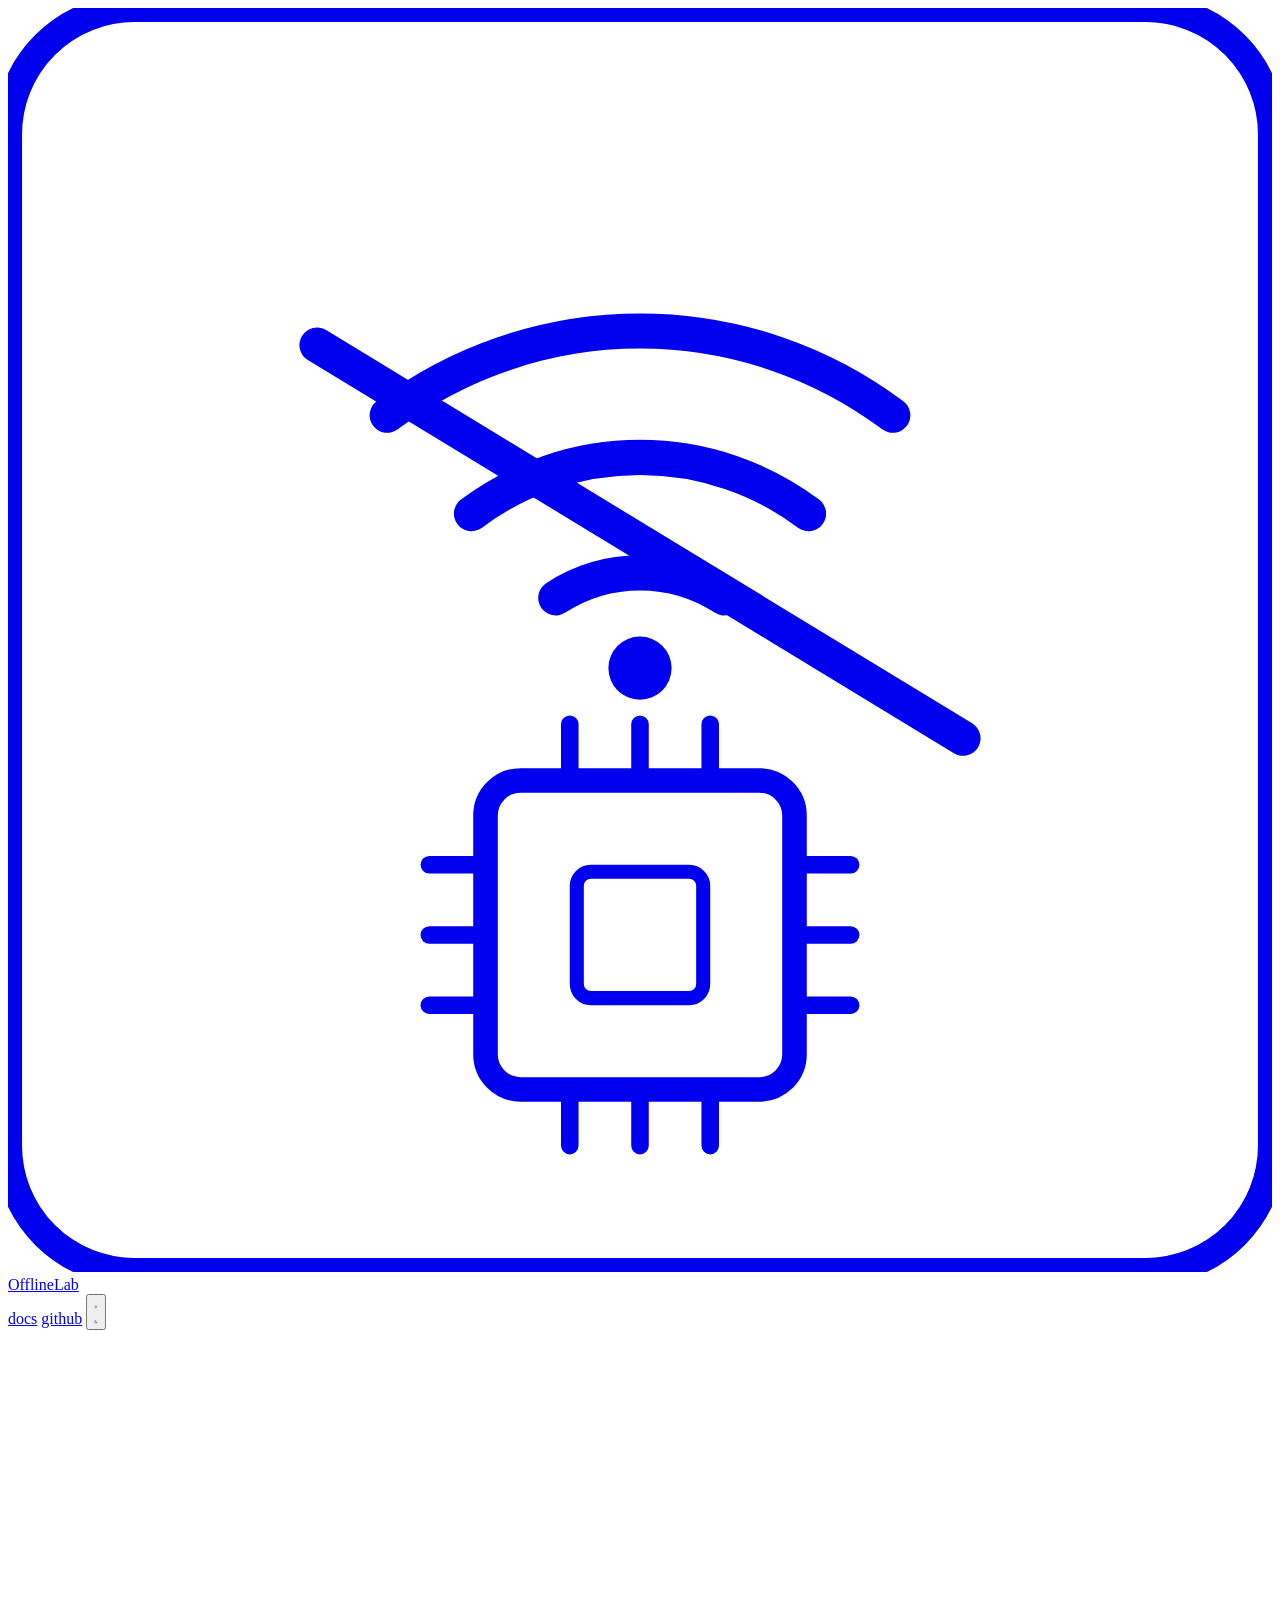
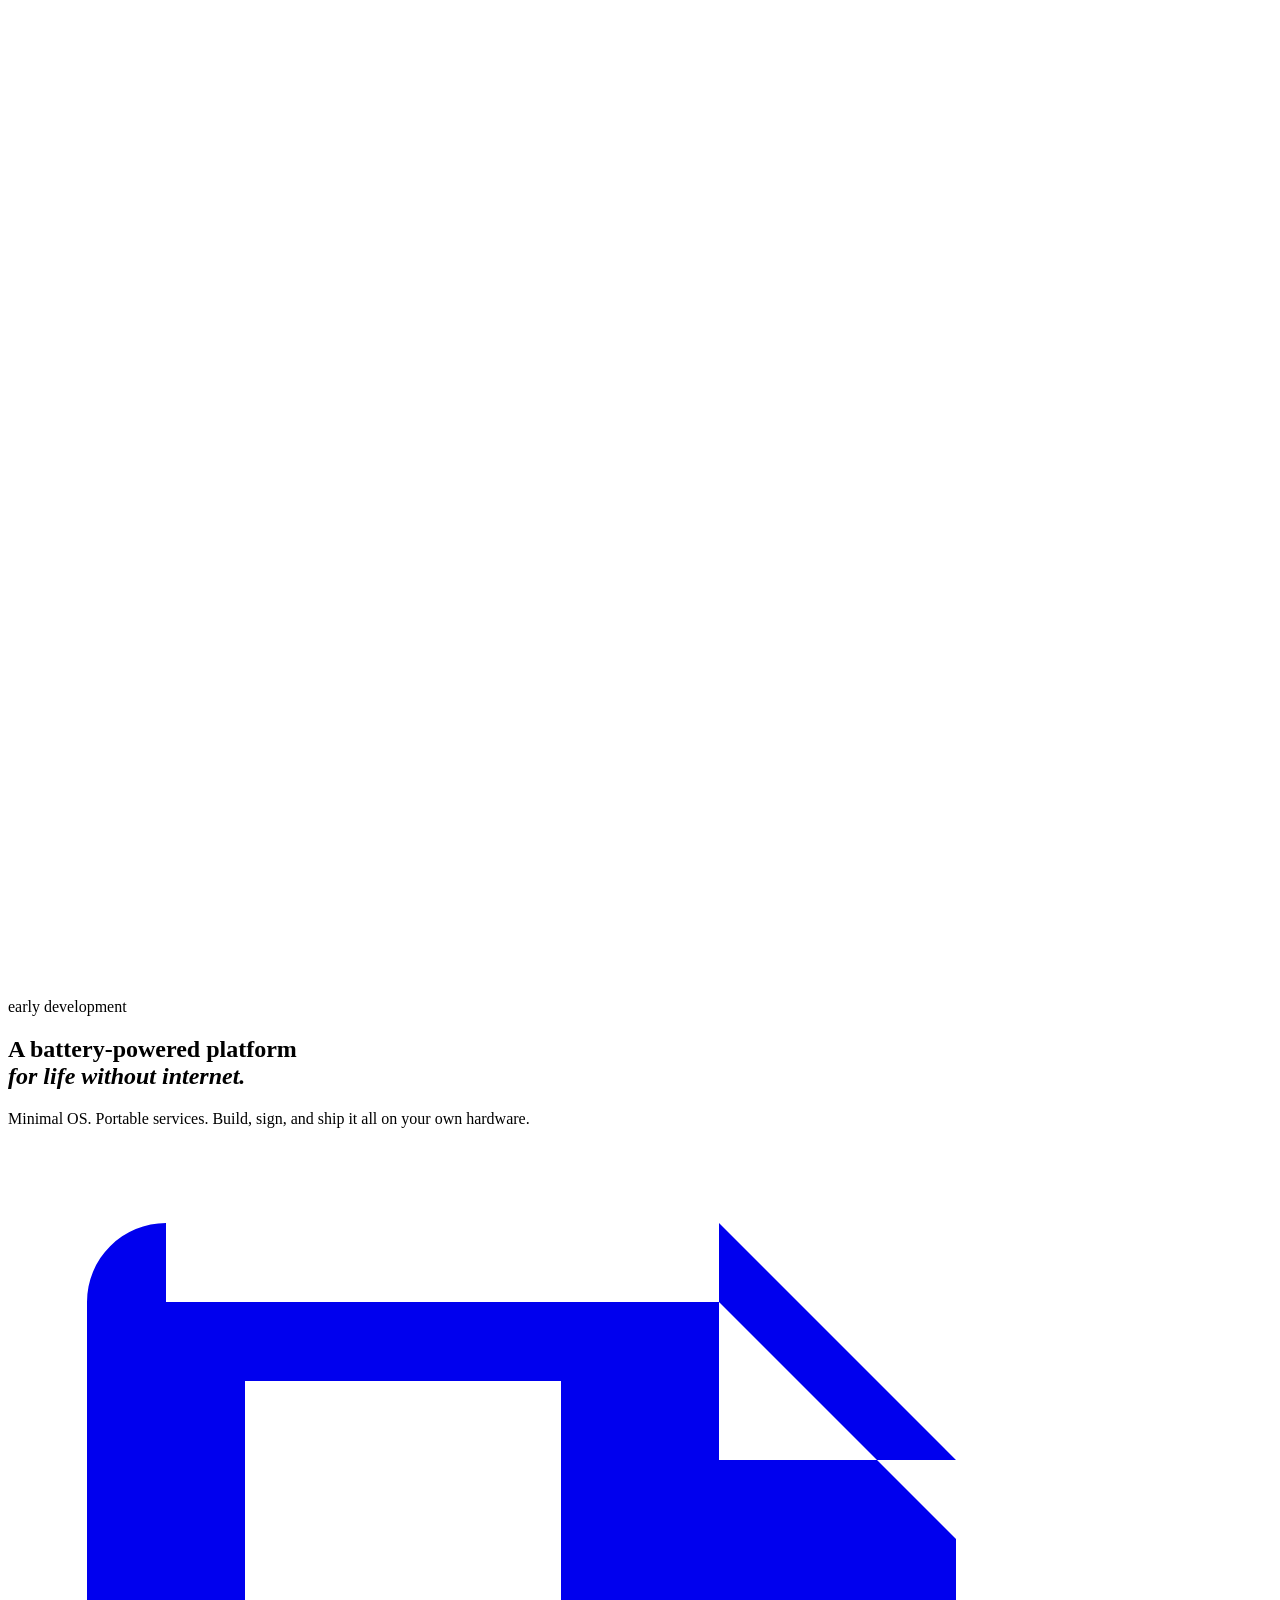
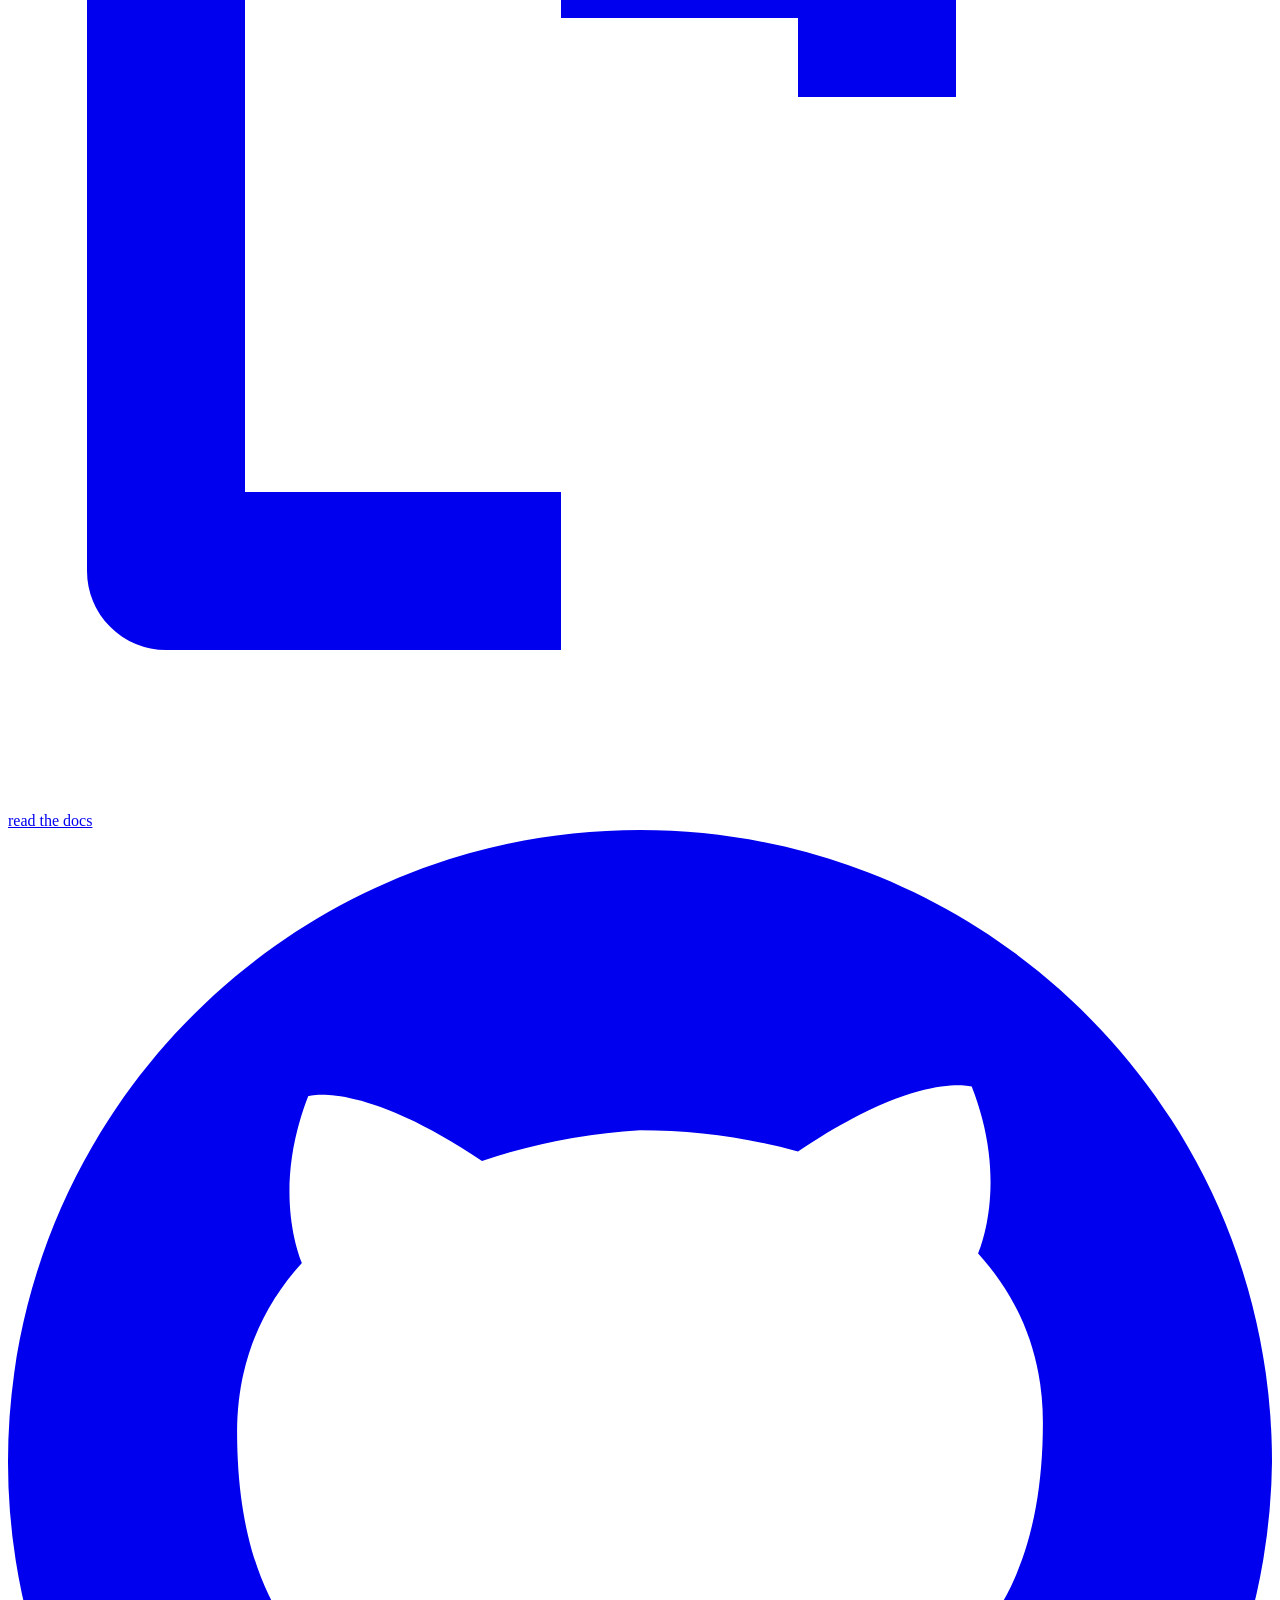
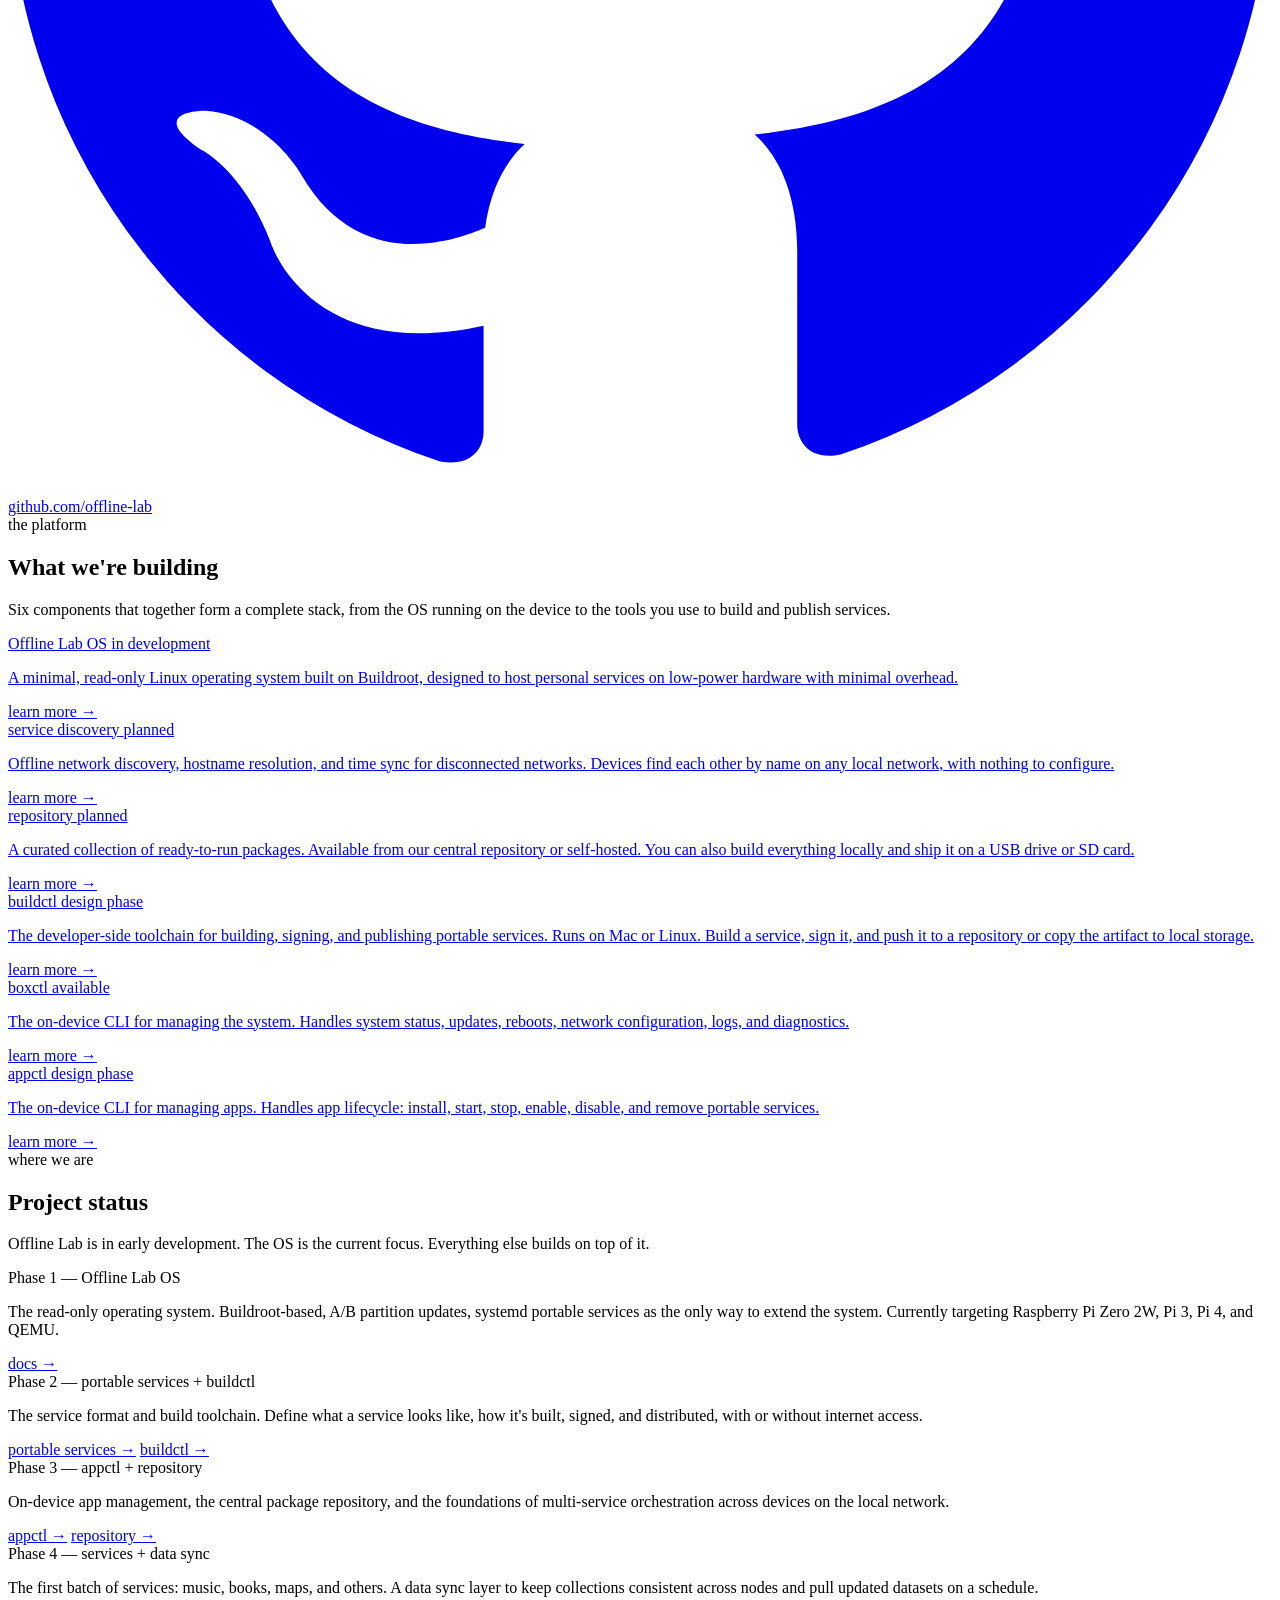
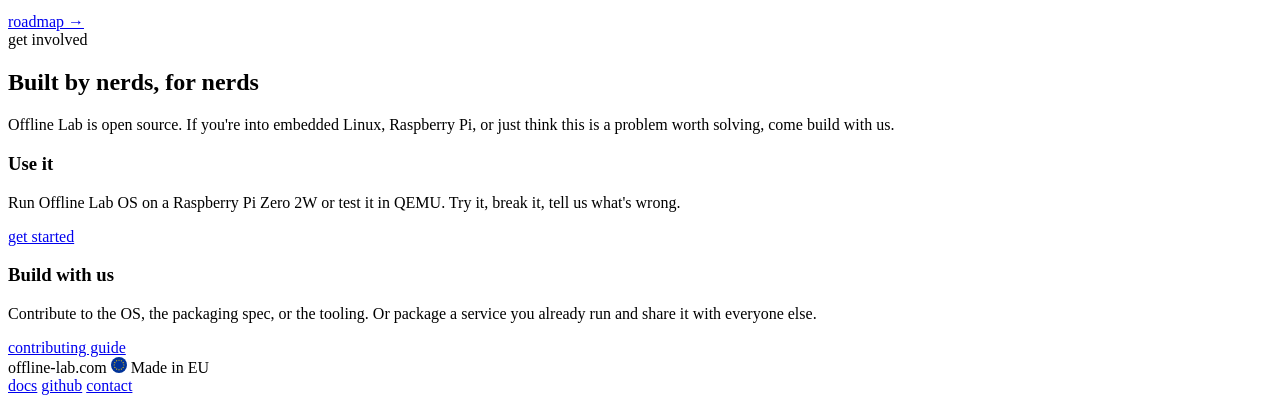
==== site/index.html @ 8e0e8cd4 "one docs to rule em all.... and in the darkness bind them" ====
<!DOCTYPE html>
<html lang="en">
<head>
  <meta charset="UTF-8" />
  <meta name="viewport" content="width=device-width, initial-scale=1.0" />
  <title>Offline Lab</title>
  <meta name="description" content="A battery-powered platform for life without internet. Minimal OS and portable services that run entirely on your own hardware." />
  <link rel="icon" href="/images/offline-lab.ico" />
  <link rel="preconnect" href="https://fonts.googleapis.com" />
  <link rel="preconnect" href="https://fonts.gstatic.com" crossorigin />
  <link href="https://fonts.googleapis.com/css2?family=Space+Grotesk:wght@300;400;500;600;700&family=Inter:wght@300;400;500&family=JetBrains+Mono:wght@400;500&display=swap" rel="stylesheet" />
  <link rel="stylesheet" href="/assets/site.css" />
  <script>
    (function () {
      var s = localStorage.getItem('theme');
      var d = window.matchMedia('(prefers-color-scheme: dark)').matches;
      document.documentElement.setAttribute('data-theme', s || (d ? 'dark' : 'light'));
    })();
  </script>
</head>
<body>

  <!-- shared gradient def — referenced by all inline SVG logos on this page -->
  <svg width="0" height="0" style="display:none" aria-hidden="true">
    <defs>
      <linearGradient id="ol-grad" x1="0%" y1="0%" x2="100%" y2="100%">
        <stop offset="0%" style="stop-color: var(--logo-grad-a, #f97316)"/>
        <stop offset="100%" style="stop-color: var(--logo-grad-b, #fbbf24)"/>
      </linearGradient>
    </defs>
  </svg>

  <nav>
    <div class="nav-inner">
      <a class="nav-logo" href="/">
        <svg class="nav-logo-icon" viewBox="-135 -150 270 270" fill="none" xmlns="http://www.w3.org/2000/svg">
          <rect x="-135" y="-150" width="270" height="270" rx="27" ry="27" stroke="currentColor" stroke-width="6"/>
          <g stroke="currentColor" stroke-width="7.5" stroke-linecap="round">
            <path d="M-54,-63 A90,90 0 0,1 54,-63"/>
            <path d="M-36,-42 A60,60 0 0,1 36,-42"/>
            <path d="M-18,-24 A33,33 0 0,1 18,-24"/>
          </g>
          <circle cx="0" cy="-9" r="6.75" fill="currentColor"/>
          <line x1="-69" y1="-78" x2="69" y2="6" stroke="currentColor" stroke-width="7.5" stroke-linecap="round"/>
          <g transform="translate(0, 48)">
            <rect x="-33" y="-33" width="66" height="66" rx="7.5" ry="7.5" stroke="currentColor" stroke-width="5.25"/>
            <g stroke="currentColor" stroke-width="3.75" stroke-linecap="round">
              <line x1="-15" y1="-33" x2="-15" y2="-45"/><line x1="0" y1="-33" x2="0" y2="-45"/>
              <line x1="15" y1="-33" x2="15" y2="-45"/><line x1="-15" y1="33" x2="-15" y2="45"/>
              <line x1="0" y1="33" x2="0" y2="45"/><line x1="15" y1="33" x2="15" y2="45"/>
              <line x1="-33" y1="-15" x2="-45" y2="-15"/><line x1="-33" y1="0" x2="-45" y2="0"/>
              <line x1="-33" y1="15" x2="-45" y2="15"/><line x1="33" y1="-15" x2="45" y2="-15"/>
              <line x1="33" y1="0" x2="45" y2="0"/><line x1="33" y1="15" x2="45" y2="15"/>
            </g>
            <rect x="-13.5" y="-13.5" width="27" height="27" rx="3" ry="3" stroke="currentColor" stroke-width="3"/>
          </g>
        </svg>
        Offline<span>Lab</span>
      </a>
      <div class="nav-links">
        <a class="nav-link" href="/docs/">docs</a>
        <a class="nav-link" href="https://github.com/offline-lab" target="_blank" rel="noopener">github</a>
        <button class="theme-toggle" onclick="toggleTheme()" aria-label="Toggle theme">
          <svg class="icon-sun" viewBox="0 0 24 24" fill="none" stroke="currentColor" stroke-width="2">
            <circle cx="12" cy="12" r="5"/>
            <path d="M12 1v2M12 21v2M4.22 4.22l1.42 1.42M18.36 18.36l1.42 1.42M1 12h2M21 12h2M4.22 19.78l1.42-1.42M18.36 5.64l1.42-1.42"/>
          </svg>
          <svg class="icon-moon" viewBox="0 0 24 24" fill="none" stroke="currentColor" stroke-width="2">
            <path d="M21 12.79A9 9 0 1111.21 3 7 7 0 0021 12.79z"/>
          </svg>
        </button>
      </div>
    </div>
  </nav>

  <section class="hero">
    <div class="hero-inner">
      <svg class="hero-logo" viewBox="-135 -150 270 270" fill="none" xmlns="http://www.w3.org/2000/svg">
        <rect x="-135" y="-150" width="270" height="270" rx="27" ry="27" stroke="url(#ol-grad)" stroke-width="6"/>
        <g stroke="url(#ol-grad)" stroke-width="7.5" stroke-linecap="round">
          <path d="M-54,-63 A90,90 0 0,1 54,-63"/>
          <path d="M-36,-42 A60,60 0 0,1 36,-42"/>
          <path d="M-18,-24 A33,33 0 0,1 18,-24"/>
        </g>
        <circle cx="0" cy="-9" r="6.75" fill="url(#ol-grad)"/>
        <line x1="-69" y1="-78" x2="69" y2="6" stroke="url(#ol-grad)" stroke-width="7.5" stroke-linecap="round"/>
        <g transform="translate(0, 48)">
          <rect x="-33" y="-33" width="66" height="66" rx="7.5" ry="7.5" stroke="url(#ol-grad)" stroke-width="5.25"/>
          <g stroke="url(#ol-grad)" stroke-width="3.75" stroke-linecap="round">
            <line x1="-15" y1="-33" x2="-15" y2="-45"/><line x1="0" y1="-33" x2="0" y2="-45"/>
            <line x1="15" y1="-33" x2="15" y2="-45"/><line x1="-15" y1="33" x2="-15" y2="45"/>
            <line x1="0" y1="33" x2="0" y2="45"/><line x1="15" y1="33" x2="15" y2="45"/>
            <line x1="-33" y1="-15" x2="-45" y2="-15"/><line x1="-33" y1="0" x2="-45" y2="0"/>
            <line x1="-33" y1="15" x2="-45" y2="15"/><line x1="33" y1="-15" x2="45" y2="-15"/>
            <line x1="33" y1="0" x2="45" y2="0"/><line x1="33" y1="15" x2="45" y2="15"/>
          </g>
          <rect x="-13.5" y="-13.5" width="27" height="27" rx="3" ry="3" stroke="url(#ol-grad)" stroke-width="3"/>
        </g>
      </svg>
      <div class="hero-badge">early development</div>
      <h1>A battery-powered platform<br><em>for life without internet.</em></h1>
      <div class="hero-desc">
        <p>Minimal OS. Portable services. Build, sign, and ship it all on your own hardware.</p>
      </div>
      <div class="hero-actions">
        <a class="btn btn-primary" href="/docs/">
          <svg viewBox="0 0 16 16" fill="currentColor"><path d="M2 1a1 1 0 00-1 1v11a1 1 0 001 1h5v-2H3V3h4v3h3v1h2V5L9 2H2zm7 0L12 4H9V1z"/></svg>
          read the docs
        </a>
        <a class="btn btn-secondary" href="https://github.com/offline-lab" target="_blank" rel="noopener">
          <svg viewBox="0 0 16 16" fill="currentColor"><path d="M8 0C3.58 0 0 3.58 0 8a8 8 0 005.47 7.59c.4.07.55-.17.55-.38v-1.34c-2.23.49-2.7-1.07-2.7-1.07-.36-.92-.88-1.16-.88-1.16-.72-.5.06-.49.06-.49.8.06 1.22.82 1.22.82.71 1.21 1.86.86 2.32.66.07-.52.28-.86.5-1.06-1.78-.2-3.64-.89-3.64-3.95 0-.87.31-1.58.82-2.14-.08-.2-.35-1.01.08-2.11 0 0 .67-.21 2.2.82A7.66 7.66 0 018 3.8c.68 0 1.36.09 2 .27 1.52-1.03 2.2-.82 2.2-.82.43 1.1.16 1.91.08 2.11.51.56.82 1.27.82 2.14 0 3.07-1.87 3.75-3.65 3.95.29.25.54.73.54 1.48v2.19c0 .21.15.46.55.38A8.01 8.01 0 0016 8c0-4.42-3.58-8-8-8z"/></svg>
          github.com/offline-lab
        </a>
      </div>
    </div>
  </section>

  <section class="components">
    <div class="section-inner">
      <div class="section-label">the platform</div>
      <h2 class="section-heading">What we're building</h2>
      <p class="section-sub">Six components that together form a complete stack, from the OS running on the device to the tools you use to build and publish services.</p>

      <div class="components-grid">

        <a class="component-card" href="/operating-system/">
          <div class="card-header">
            <span class="card-name">Offline Lab OS</span>
            <span class="card-status status-wip">in development</span>
          </div>
          <p class="card-desc">A minimal, read-only Linux operating system built on Buildroot, designed to host personal services on low-power hardware with minimal overhead.</p>
          <span class="card-link">learn more →</span>
        </a>

        <a class="component-card" href="/service-discovery/">
          <div class="card-header">
            <span class="card-name">service discovery</span>
            <span class="card-status status-planned">planned</span>
          </div>
          <p class="card-desc">Offline network discovery, hostname resolution, and time sync for disconnected networks. Devices find each other by name on any local network, with nothing to configure.</p>
          <span class="card-link">learn more →</span>
        </a>

        <a class="component-card" href="/repository/">
          <div class="card-header">
            <span class="card-name">repository</span>
            <span class="card-status status-planned">planned</span>
          </div>
          <p class="card-desc">A curated collection of ready-to-run packages. Available from our central repository or self-hosted. You can also build everything locally and ship it on a USB drive or SD card.</p>
          <span class="card-link">learn more →</span>
        </a>

        <a class="component-card" href="/buildctl/">
          <div class="card-header">
            <span class="card-name">buildctl</span>
            <span class="card-status status-planned">design phase</span>
          </div>
          <p class="card-desc">The developer-side toolchain for building, signing, and publishing portable services. Runs on Mac or Linux. Build a service, sign it, and push it to a repository or copy the artifact to local storage.</p>
          <span class="card-link">learn more →</span>
        </a>

        <a class="component-card" href="/boxctl/">
          <div class="card-header">
            <span class="card-name">boxctl</span>
            <span class="card-status status-stable">available</span>
          </div>
          <p class="card-desc">The on-device CLI for managing the system. Handles system status, updates, reboots, network configuration, logs, and diagnostics.</p>
          <span class="card-link">learn more →</span>
        </a>

        <a class="component-card" href="/appctl/">
          <div class="card-header">
            <span class="card-name">appctl</span>
            <span class="card-status status-planned">design phase</span>
          </div>
          <p class="card-desc">The on-device CLI for managing apps. Handles app lifecycle: install, start, stop, enable, disable, and remove portable services.</p>
          <span class="card-link">learn more →</span>
        </a>

      </div>
    </div>
  </section>

  <section>
    <div class="section-inner">
      <div class="section-label">where we are</div>
      <h2 class="section-heading">Project status</h2>
      <p class="section-sub">Offline Lab is in early development. The OS is the current focus. Everything else builds on top of it.</p>

      <div class="phases">
        <div class="phase">
          <div class="phase-dot current"></div>
          <div class="phase-content">
            <div class="phase-title">Phase 1 — Offline Lab OS</div>
            <p class="phase-desc">The read-only operating system. Buildroot-based, A/B partition updates, systemd portable services as the only way to extend the system. Currently targeting Raspberry Pi Zero 2W, Pi 3, Pi 4, and QEMU.</p>
            <div class="phase-links">
              <a class="phase-link" href="/docs/operating-system/">docs →</a>
            </div>
          </div>
        </div>
        <div class="phase">
          <div class="phase-dot"></div>
          <div class="phase-content">
            <div class="phase-title">Phase 2 — portable services + buildctl</div>
            <p class="phase-desc">The service format and build toolchain. Define what a service looks like, how it's built, signed, and distributed, with or without internet access.</p>
            <div class="phase-links">
              <a class="phase-link" href="/docs/components/">portable services →</a>
              <a class="phase-link" href="/docs/">buildctl →</a>
            </div>
          </div>
        </div>
        <div class="phase">
          <div class="phase-dot"></div>
          <div class="phase-content">
            <div class="phase-title">Phase 3 — appctl + repository</div>
            <p class="phase-desc">On-device app management, the central package repository, and the foundations of multi-service orchestration across devices on the local network.</p>
            <div class="phase-links">
              <a class="phase-link" href="/appctl/">appctl →</a>
              <a class="phase-link" href="/repository/">repository →</a>
            </div>
          </div>
        </div>
        <div class="phase">
          <div class="phase-dot"></div>
          <div class="phase-content">
            <div class="phase-title">Phase 4 — services + data sync</div>
            <p class="phase-desc">The first batch of services: music, books, maps, and others. A data sync layer to keep collections consistent across nodes and pull updated datasets on a schedule.</p>
            <div class="phase-links">
              <a class="phase-link" href="/roadmap/">roadmap →</a>
            </div>
          </div>
        </div>
      </div>
    </div>
  </section>

  <section class="contribute">
    <div class="section-inner">
      <div class="section-label">get involved</div>
      <h2 class="section-heading">Built by nerds, for nerds</h2>
      <p class="section-sub">Offline Lab is open source. If you're into embedded Linux, Raspberry Pi, or just think this is a problem worth solving, come build with us.</p>

      <div class="contribute-grid">
        <div class="contribute-card">
          <h3>Use it</h3>
          <p>Run Offline Lab OS on a Raspberry Pi Zero 2W or test it in QEMU. Try it, break it, tell us what's wrong.</p>
          <a class="btn btn-secondary" href="/docs/">get started</a>
        </div>
        <div class="contribute-card">
          <h3>Build with us</h3>
          <p>Contribute to the OS, the packaging spec, or the tooling. Or package a service you already run and share it with everyone else.</p>
          <a class="btn btn-secondary" href="/docs/contributing/">contributing guide</a>
        </div>
      </div>
    </div>
  </section>

  <footer>
    <div class="footer-inner">
      <div class="footer-left">
        <span class="footer-logo">offline<span>-</span>lab.com</span>
        <span class="footer-made-eu">
          <svg width="16" height="16" viewBox="0 0 20 20" xmlns="http://www.w3.org/2000/svg" role="img" aria-label="Made in EU">
            <defs>
              <polygon id="eu-star-f" points="0,-1.2 0.27,-0.37 1.14,-0.37 0.44,0.14 0.71,0.97 0,0.46 -0.71,0.97 -0.44,0.14 -1.14,-0.37 -0.27,-0.37"/>
            </defs>
            <circle cx="10" cy="10" r="10" fill="#003399"/>
            <g fill="#FFCC00">
              <use href="#eu-star-f" x="10" y="4"/>
              <use href="#eu-star-f" x="13" y="4.8"/>
              <use href="#eu-star-f" x="15.2" y="7"/>
              <use href="#eu-star-f" x="16" y="10"/>
              <use href="#eu-star-f" x="15.2" y="13"/>
              <use href="#eu-star-f" x="13" y="15.2"/>
              <use href="#eu-star-f" x="10" y="16"/>
              <use href="#eu-star-f" x="7" y="15.2"/>
              <use href="#eu-star-f" x="4.8" y="13"/>
              <use href="#eu-star-f" x="4" y="10"/>
              <use href="#eu-star-f" x="4.8" y="7"/>
              <use href="#eu-star-f" x="7" y="4.8"/>
            </g>
          </svg>
          Made in EU
        </span>
      </div>
      <div class="footer-links">
        <a class="footer-link" href="/docs/">docs</a>
        <a class="footer-link" href="https://github.com/offline-lab" target="_blank" rel="noopener">github</a>
        <a class="footer-link" href="mailto:info@offline-lab.com">contact</a>
      </div>
    </div>
  </footer>

  <script>
    function toggleTheme() {
      var c = document.documentElement.getAttribute('data-theme');
      var n = c === 'dark' ? 'light' : 'dark';
      document.documentElement.setAttribute('data-theme', n);
      localStorage.setItem('theme', n);
    }
  </script>

</body>
</html>
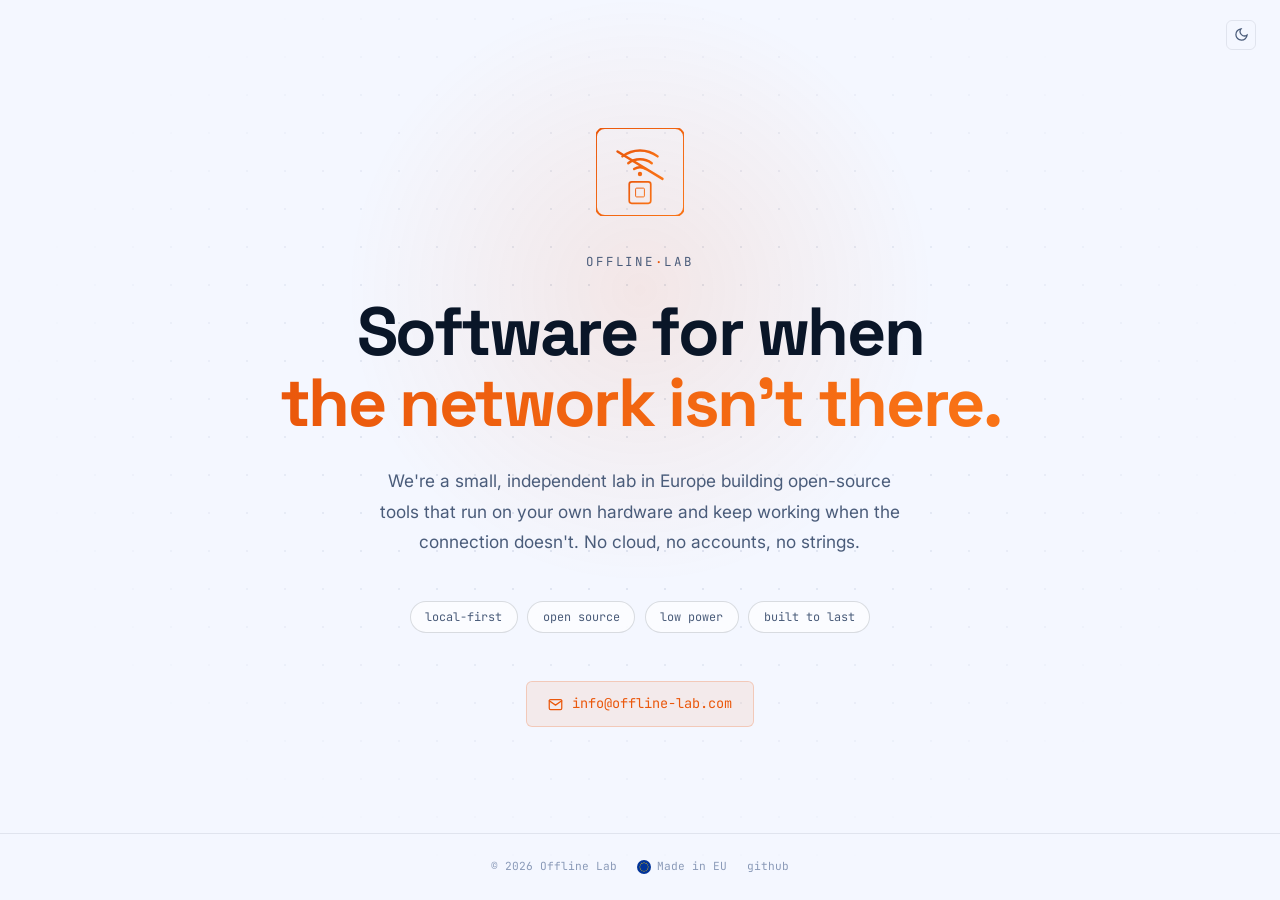
==== commit 2d82bddd: "Remove docs: We're deslopping it before we continue" ====
--- a/site/index.html
+++ b/site/index.html
@@ -4,12 +4,12 @@
   <meta charset="UTF-8" />
   <meta name="viewport" content="width=device-width, initial-scale=1.0" />
   <title>Offline Lab</title>
-  <meta name="description" content="A battery-powered platform for life without internet. Minimal OS and portable services that run entirely on your own hardware." />
-  <link rel="icon" href="/images/offline-lab.ico" />
+  <meta name="description" content="Offline Lab is a small, independent lab in Europe building open-source software that keeps working when the network doesn't." />
+  <meta name="theme-color" content="#07101f" />
+  <link rel="icon" type="image/svg+xml" href="/favicon.svg" />
   <link rel="preconnect" href="https://fonts.googleapis.com" />
   <link rel="preconnect" href="https://fonts.gstatic.com" crossorigin />
-  <link href="https://fonts.googleapis.com/css2?family=Space+Grotesk:wght@300;400;500;600;700&family=Inter:wght@300;400;500&family=JetBrains+Mono:wght@400;500&display=swap" rel="stylesheet" />
-  <link rel="stylesheet" href="/assets/site.css" />
+  <link href="https://fonts.googleapis.com/css2?family=Space+Grotesk:wght@500;600;700&family=Inter:wght@400;500&family=JetBrains+Mono:wght@400;500&display=swap" rel="stylesheet" />
   <script>
     (function () {
       var s = localStorage.getItem('theme');
@@ -17,65 +17,270 @@
       document.documentElement.setAttribute('data-theme', s || (d ? 'dark' : 'light'));
     })();
   </script>
+  <style>
+    *, *::before, *::after { box-sizing: border-box; margin: 0; padding: 0; }
+
+    :root {
+      --font-display: 'Space Grotesk', system-ui, sans-serif;
+      --font-body:    'Inter', system-ui, sans-serif;
+      --font-mono:    'JetBrains Mono', ui-monospace, monospace;
+      --radius-sm:    6px;
+      --transition:   0.2s ease;
+    }
+
+    html[data-theme="dark"] {
+      --bg:            #07101f;
+      --bg-card:       #111f38;
+      --fg:            #dde4f0;
+      --fg-muted:      #7a8fae;
+      --fg-subtle:     #3d5070;
+      --accent:        #f97316;
+      --accent-hover:  #fb923c;
+      --accent-muted:  rgba(249, 115, 22, 0.1);
+      --accent-border: rgba(249, 115, 22, 0.22);
+      --glow:          rgba(249, 115, 22, 0.16);
+      --border:        rgba(221, 228, 240, 0.07);
+      --border-strong: rgba(221, 228, 240, 0.13);
+      --logo-grad-a:   #f97316;
+      --logo-grad-b:   #fbbf24;
+      color-scheme: dark;
+    }
+
+    html[data-theme="light"] {
+      --bg:            #f4f7ff;
+      --bg-card:       #ffffff;
+      --fg:            #0a1628;
+      --fg-muted:      #4a5c7a;
+      --fg-subtle:     #8a9ab8;
+      --accent:        #ea580c;
+      --accent-hover:  #c2410c;
+      --accent-muted:  rgba(234, 88, 12, 0.08);
+      --accent-border: rgba(234, 88, 12, 0.22);
+      --glow:          rgba(234, 88, 12, 0.10);
+      --border:        rgba(10, 22, 40, 0.08);
+      --border-strong: rgba(10, 22, 40, 0.14);
+      --logo-grad-a:   #ea580c;
+      --logo-grad-b:   #f97316;
+      color-scheme: light;
+    }
+
+    html, body { height: 100%; }
+
+    body {
+      font-family: var(--font-body);
+      background: var(--bg);
+      color: var(--fg);
+      line-height: 1.6;
+      -webkit-font-smoothing: antialiased;
+      display: flex;
+      flex-direction: column;
+      min-height: 100vh;
+      transition: background var(--transition), color var(--transition);
+      position: relative;
+      overflow-x: hidden;
+    }
+
+    /* dotted grid, faded towards the edges */
+    body::before {
+      content: '';
+      position: fixed;
+      inset: 0;
+      background-image: radial-gradient(circle, var(--fg-subtle) 1px, transparent 1px);
+      background-size: 38px 38px;
+      opacity: 0.22;
+      -webkit-mask-image: radial-gradient(ellipse at 50% 45%, #000 20%, transparent 70%);
+              mask-image: radial-gradient(ellipse at 50% 45%, #000 20%, transparent 70%);
+      pointer-events: none;
+      z-index: 0;
+    }
+
+    /* warm glow behind the logo */
+    body::after {
+      content: '';
+      position: fixed;
+      top: 18%;
+      left: 50%;
+      width: 640px;
+      height: 640px;
+      transform: translate(-50%, -30%);
+      background: radial-gradient(circle, var(--glow), transparent 65%);
+      pointer-events: none;
+      z-index: 0;
+    }
+
+    header, main, footer { position: relative; z-index: 1; }
+
+    /* ── TOP BAR ── */
+    header {
+      display: flex;
+      justify-content: flex-end;
+      padding: 1.25rem 1.5rem;
+    }
+
+    .theme-toggle {
+      background: none;
+      border: 1px solid var(--border);
+      border-radius: var(--radius-sm);
+      padding: 0.4rem;
+      cursor: pointer;
+      color: var(--fg-muted);
+      display: flex;
+      transition: color var(--transition), border-color var(--transition);
+    }
+    .theme-toggle:hover { color: var(--fg); border-color: var(--border-strong); }
+    .theme-toggle svg { width: 15px; height: 15px; }
+    html[data-theme="dark"]  .icon-moon { display: none; }
+    html[data-theme="light"] .icon-sun  { display: none; }
+
+    /* ── MAIN ── */
+    main {
+      flex: 1;
+      display: flex;
+      align-items: center;
+      justify-content: center;
+      padding: 2rem 1.5rem 5rem;
+    }
+
+    .intro {
+      max-width: 820px;
+      text-align: center;
+      display: flex;
+      flex-direction: column;
+      align-items: center;
+    }
+
+    .logo {
+      width: 88px;
+      height: 88px;
+      margin-bottom: 2.25rem;
+      animation: rise 0.9s ease-out both;
+    }
+
+    .wordmark {
+      font-family: var(--font-mono);
+      font-size: 0.78rem;
+      letter-spacing: 0.22em;
+      text-transform: uppercase;
+      color: var(--fg-muted);
+      margin-bottom: 1.5rem;
+      animation: rise 0.9s 0.1s ease-out both;
+    }
+    .wordmark span { color: var(--accent); }
+
+    h1 {
+      font-family: var(--font-display);
+      font-size: clamp(2.4rem, 6.5vw, 4.25rem);
+      font-weight: 700;
+      line-height: 1.05;
+      letter-spacing: -0.035em;
+      margin-bottom: 1.75rem;
+      animation: rise 0.9s 0.2s ease-out both;
+    }
+    h1 em {
+      font-style: normal;
+      background: linear-gradient(100deg, var(--logo-grad-a), var(--logo-grad-b));
+      -webkit-background-clip: text;
+              background-clip: text;
+      color: transparent;
+    }
+
+    .lede {
+      font-size: 1.08rem;
+      color: var(--fg-muted);
+      line-height: 1.75;
+      max-width: 520px;
+      margin-bottom: 2.75rem;
+      animation: rise 0.9s 0.3s ease-out both;
+    }
+
+    .tenets {
+      list-style: none;
+      display: flex;
+      flex-wrap: wrap;
+      justify-content: center;
+      gap: 0.6rem;
+      margin-bottom: 3rem;
+      animation: rise 0.9s 0.4s ease-out both;
+    }
+    .tenets li {
+      font-family: var(--font-mono);
+      font-size: 0.74rem;
+      color: var(--fg-muted);
+      border: 1px solid var(--border-strong);
+      border-radius: 100px;
+      padding: 0.35rem 0.9rem;
+      background: color-mix(in srgb, var(--bg-card) 60%, transparent);
+      backdrop-filter: blur(6px);
+    }
+
+    .contact {
+      display: inline-flex;
+      align-items: center;
+      gap: 0.55rem;
+      font-family: var(--font-mono);
+      font-size: 0.85rem;
+      color: var(--accent);
+      text-decoration: none;
+      padding: 0.7rem 1.3rem;
+      border: 1px solid var(--accent-border);
+      background: var(--accent-muted);
+      border-radius: var(--radius-sm);
+      transition: color var(--transition), border-color var(--transition), transform var(--transition);
+      animation: rise 0.9s 0.5s ease-out both;
+    }
+    .contact:hover { color: var(--accent-hover); border-color: var(--accent); transform: translateY(-1px); }
+    .contact svg { width: 15px; height: 15px; }
+
+    @keyframes rise {
+      from { opacity: 0; transform: translateY(10px); }
+      to   { opacity: 1; transform: none; }
+    }
+
+    @media (prefers-reduced-motion: reduce) {
+      * { animation: none !important; transition: none !important; }
+    }
+
+    /* ── FOOTER ── */
+    footer {
+      display: flex;
+      justify-content: center;
+      align-items: center;
+      gap: 1.25rem;
+      flex-wrap: wrap;
+      padding: 1.5rem;
+      border-top: 1px solid var(--border);
+      font-family: var(--font-mono);
+      font-size: 0.7rem;
+      color: var(--fg-subtle);
+    }
+    footer a { color: inherit; text-decoration: none; transition: color var(--transition); }
+    footer a:hover { color: var(--fg-muted); }
+    .made-eu { display: inline-flex; align-items: center; gap: 0.35rem; }
+  </style>
 </head>
 <body>
 
-  <!-- shared gradient def — referenced by all inline SVG logos on this page -->
-  <svg width="0" height="0" style="display:none" aria-hidden="true">
-    <defs>
-      <linearGradient id="ol-grad" x1="0%" y1="0%" x2="100%" y2="100%">
-        <stop offset="0%" style="stop-color: var(--logo-grad-a, #f97316)"/>
-        <stop offset="100%" style="stop-color: var(--logo-grad-b, #fbbf24)"/>
-      </linearGradient>
-    </defs>
-  </svg>
-
-  <nav>
-    <div class="nav-inner">
-      <a class="nav-logo" href="/">
-        <svg class="nav-logo-icon" viewBox="-135 -150 270 270" fill="none" xmlns="http://www.w3.org/2000/svg">
-          <rect x="-135" y="-150" width="270" height="270" rx="27" ry="27" stroke="currentColor" stroke-width="6"/>
-          <g stroke="currentColor" stroke-width="7.5" stroke-linecap="round">
-            <path d="M-54,-63 A90,90 0 0,1 54,-63"/>
-            <path d="M-36,-42 A60,60 0 0,1 36,-42"/>
-            <path d="M-18,-24 A33,33 0 0,1 18,-24"/>
-          </g>
-          <circle cx="0" cy="-9" r="6.75" fill="currentColor"/>
-          <line x1="-69" y1="-78" x2="69" y2="6" stroke="currentColor" stroke-width="7.5" stroke-linecap="round"/>
-          <g transform="translate(0, 48)">
-            <rect x="-33" y="-33" width="66" height="66" rx="7.5" ry="7.5" stroke="currentColor" stroke-width="5.25"/>
-            <g stroke="currentColor" stroke-width="3.75" stroke-linecap="round">
-              <line x1="-15" y1="-33" x2="-15" y2="-45"/><line x1="0" y1="-33" x2="0" y2="-45"/>
-              <line x1="15" y1="-33" x2="15" y2="-45"/><line x1="-15" y1="33" x2="-15" y2="45"/>
-              <line x1="0" y1="33" x2="0" y2="45"/><line x1="15" y1="33" x2="15" y2="45"/>
-              <line x1="-33" y1="-15" x2="-45" y2="-15"/><line x1="-33" y1="0" x2="-45" y2="0"/>
-              <line x1="-33" y1="15" x2="-45" y2="15"/><line x1="33" y1="-15" x2="45" y2="-15"/>
-              <line x1="33" y1="0" x2="45" y2="0"/><line x1="33" y1="15" x2="45" y2="15"/>
-            </g>
-            <rect x="-13.5" y="-13.5" width="27" height="27" rx="3" ry="3" stroke="currentColor" stroke-width="3"/>
-          </g>
-        </svg>
-        Offline<span>Lab</span>
-      </a>
-      <div class="nav-links">
-        <a class="nav-link" href="/docs/">docs</a>
-        <a class="nav-link" href="https://github.com/offline-lab" target="_blank" rel="noopener">github</a>
-        <button class="theme-toggle" onclick="toggleTheme()" aria-label="Toggle theme">
-          <svg class="icon-sun" viewBox="0 0 24 24" fill="none" stroke="currentColor" stroke-width="2">
-            <circle cx="12" cy="12" r="5"/>
-            <path d="M12 1v2M12 21v2M4.22 4.22l1.42 1.42M18.36 18.36l1.42 1.42M1 12h2M21 12h2M4.22 19.78l1.42-1.42M18.36 5.64l1.42-1.42"/>
-          </svg>
-          <svg class="icon-moon" viewBox="0 0 24 24" fill="none" stroke="currentColor" stroke-width="2">
-            <path d="M21 12.79A9 9 0 1111.21 3 7 7 0 0021 12.79z"/>
-          </svg>
-        </button>
-      </div>
-    </div>
-  </nav>
-
-  <section class="hero">
-    <div class="hero-inner">
-      <svg class="hero-logo" viewBox="-135 -150 270 270" fill="none" xmlns="http://www.w3.org/2000/svg">
+  <header>
+    <button class="theme-toggle" onclick="toggleTheme()" aria-label="Toggle theme">
+      <svg class="icon-sun" viewBox="0 0 24 24" fill="none" stroke="currentColor" stroke-width="2">
+        <circle cx="12" cy="12" r="5"/>
+        <path d="M12 1v2M12 21v2M4.22 4.22l1.42 1.42M18.36 18.36l1.42 1.42M1 12h2M21 12h2M4.22 19.78l1.42-1.42M18.36 5.64l1.42-1.42"/>
+      </svg>
+      <svg class="icon-moon" viewBox="0 0 24 24" fill="none" stroke="currentColor" stroke-width="2">
+        <path d="M21 12.79A9 9 0 1111.21 3 7 7 0 0021 12.79z"/>
+      </svg>
+    </button>
+  </header>
+
+  <main>
+    <div class="intro">
+      <svg class="logo" viewBox="-135 -150 270 270" fill="none" xmlns="http://www.w3.org/2000/svg" role="img" aria-label="Offline Lab">
+        <defs>
+          <linearGradient id="ol-grad" x1="0%" y1="0%" x2="100%" y2="100%">
+            <stop offset="0%" style="stop-color: var(--logo-grad-a)"/>
+            <stop offset="100%" style="stop-color: var(--logo-grad-b)"/>
+          </linearGradient>
+        </defs>
         <rect x="-135" y="-150" width="270" height="270" rx="27" ry="27" stroke="url(#ol-grad)" stroke-width="6"/>
         <g stroke="url(#ol-grad)" stroke-width="7.5" stroke-linecap="round">
           <path d="M-54,-63 A90,90 0 0,1 54,-63"/>
@@ -97,198 +302,59 @@
           <rect x="-13.5" y="-13.5" width="27" height="27" rx="3" ry="3" stroke="url(#ol-grad)" stroke-width="3"/>
         </g>
       </svg>
-      <div class="hero-badge">early development</div>
-      <h1>A battery-powered platform<br><em>for life without internet.</em></h1>
-      <div class="hero-desc">
-        <p>Minimal OS. Portable services. Build, sign, and ship it all on your own hardware.</p>
-      </div>
-      <div class="hero-actions">
-        <a class="btn btn-primary" href="/docs/">
-          <svg viewBox="0 0 16 16" fill="currentColor"><path d="M2 1a1 1 0 00-1 1v11a1 1 0 001 1h5v-2H3V3h4v3h3v1h2V5L9 2H2zm7 0L12 4H9V1z"/></svg>
-          read the docs
-        </a>
-        <a class="btn btn-secondary" href="https://github.com/offline-lab" target="_blank" rel="noopener">
-          <svg viewBox="0 0 16 16" fill="currentColor"><path d="M8 0C3.58 0 0 3.58 0 8a8 8 0 005.47 7.59c.4.07.55-.17.55-.38v-1.34c-2.23.49-2.7-1.07-2.7-1.07-.36-.92-.88-1.16-.88-1.16-.72-.5.06-.49.06-.49.8.06 1.22.82 1.22.82.71 1.21 1.86.86 2.32.66.07-.52.28-.86.5-1.06-1.78-.2-3.64-.89-3.64-3.95 0-.87.31-1.58.82-2.14-.08-.2-.35-1.01.08-2.11 0 0 .67-.21 2.2.82A7.66 7.66 0 018 3.8c.68 0 1.36.09 2 .27 1.52-1.03 2.2-.82 2.2-.82.43 1.1.16 1.91.08 2.11.51.56.82 1.27.82 2.14 0 3.07-1.87 3.75-3.65 3.95.29.25.54.73.54 1.48v2.19c0 .21.15.46.55.38A8.01 8.01 0 0016 8c0-4.42-3.58-8-8-8z"/></svg>
-          github.com/offline-lab
-        </a>
-      </div>
+
+      <div class="wordmark">Offline<span>·</span>Lab</div>
+
+      <h1>Software for when<br><em>the network isn't there.</em></h1>
+
+      <p class="lede">
+        We're a small, independent lab in Europe building open-source tools
+        that run on your own hardware and keep working when the connection
+        doesn't. No cloud, no accounts, no strings.
+      </p>
+
+      <ul class="tenets">
+        <li>local-first</li>
+        <li>open source</li>
+        <li>low power</li>
+        <li>built to last</li>
+      </ul>
+
+      <a class="contact" href="mailto:info@offline-lab.com">
+        <svg viewBox="0 0 24 24" fill="none" stroke="currentColor" stroke-width="2" stroke-linecap="round" stroke-linejoin="round">
+          <rect x="2" y="4" width="20" height="16" rx="2"/><path d="M22 6l-10 7L2 6"/>
+        </svg>
+        info@offline-lab.com
+      </a>
     </div>
-  </section>
-
-  <section class="components">
-    <div class="section-inner">
-      <div class="section-label">the platform</div>
-      <h2 class="section-heading">What we're building</h2>
-      <p class="section-sub">Six components that together form a complete stack, from the OS running on the device to the tools you use to build and publish services.</p>
-
-      <div class="components-grid">
-
-        <a class="component-card" href="/operating-system/">
-          <div class="card-header">
-            <span class="card-name">Offline Lab OS</span>
-            <span class="card-status status-wip">in development</span>
-          </div>
-          <p class="card-desc">A minimal, read-only Linux operating system built on Buildroot, designed to host personal services on low-power hardware with minimal overhead.</p>
-          <span class="card-link">learn more →</span>
-        </a>
-
-        <a class="component-card" href="/service-discovery/">
-          <div class="card-header">
-            <span class="card-name">service discovery</span>
-            <span class="card-status status-planned">planned</span>
-          </div>
-          <p class="card-desc">Offline network discovery, hostname resolution, and time sync for disconnected networks. Devices find each other by name on any local network, with nothing to configure.</p>
-          <span class="card-link">learn more →</span>
-        </a>
-
-        <a class="component-card" href="/repository/">
-          <div class="card-header">
-            <span class="card-name">repository</span>
-            <span class="card-status status-planned">planned</span>
-          </div>
-          <p class="card-desc">A curated collection of ready-to-run packages. Available from our central repository or self-hosted. You can also build everything locally and ship it on a USB drive or SD card.</p>
-          <span class="card-link">learn more →</span>
-        </a>
-
-        <a class="component-card" href="/buildctl/">
-          <div class="card-header">
-            <span class="card-name">buildctl</span>
-            <span class="card-status status-planned">design phase</span>
-          </div>
-          <p class="card-desc">The developer-side toolchain for building, signing, and publishing portable services. Runs on Mac or Linux. Build a service, sign it, and push it to a repository or copy the artifact to local storage.</p>
-          <span class="card-link">learn more →</span>
-        </a>
-
-        <a class="component-card" href="/boxctl/">
-          <div class="card-header">
-            <span class="card-name">boxctl</span>
-            <span class="card-status status-stable">available</span>
-          </div>
-          <p class="card-desc">The on-device CLI for managing the system. Handles system status, updates, reboots, network configuration, logs, and diagnostics.</p>
-          <span class="card-link">learn more →</span>
-        </a>
-
-        <a class="component-card" href="/appctl/">
-          <div class="card-header">
-            <span class="card-name">appctl</span>
-            <span class="card-status status-planned">design phase</span>
-          </div>
-          <p class="card-desc">The on-device CLI for managing apps. Handles app lifecycle: install, start, stop, enable, disable, and remove portable services.</p>
-          <span class="card-link">learn more →</span>
-        </a>
-
-      </div>
-    </div>
-  </section>
-
-  <section>
-    <div class="section-inner">
-      <div class="section-label">where we are</div>
-      <h2 class="section-heading">Project status</h2>
-      <p class="section-sub">Offline Lab is in early development. The OS is the current focus. Everything else builds on top of it.</p>
-
-      <div class="phases">
-        <div class="phase">
-          <div class="phase-dot current"></div>
-          <div class="phase-content">
-            <div class="phase-title">Phase 1 — Offline Lab OS</div>
-            <p class="phase-desc">The read-only operating system. Buildroot-based, A/B partition updates, systemd portable services as the only way to extend the system. Currently targeting Raspberry Pi Zero 2W, Pi 3, Pi 4, and QEMU.</p>
-            <div class="phase-links">
-              <a class="phase-link" href="/docs/operating-system/">docs →</a>
-            </div>
-          </div>
-        </div>
-        <div class="phase">
-          <div class="phase-dot"></div>
-          <div class="phase-content">
-            <div class="phase-title">Phase 2 — portable services + buildctl</div>
-            <p class="phase-desc">The service format and build toolchain. Define what a service looks like, how it's built, signed, and distributed, with or without internet access.</p>
-            <div class="phase-links">
-              <a class="phase-link" href="/docs/components/">portable services →</a>
-              <a class="phase-link" href="/docs/">buildctl →</a>
-            </div>
-          </div>
-        </div>
-        <div class="phase">
-          <div class="phase-dot"></div>
-          <div class="phase-content">
-            <div class="phase-title">Phase 3 — appctl + repository</div>
-            <p class="phase-desc">On-device app management, the central package repository, and the foundations of multi-service orchestration across devices on the local network.</p>
-            <div class="phase-links">
-              <a class="phase-link" href="/appctl/">appctl →</a>
-              <a class="phase-link" href="/repository/">repository →</a>
-            </div>
-          </div>
-        </div>
-        <div class="phase">
-          <div class="phase-dot"></div>
-          <div class="phase-content">
-            <div class="phase-title">Phase 4 — services + data sync</div>
-            <p class="phase-desc">The first batch of services: music, books, maps, and others. A data sync layer to keep collections consistent across nodes and pull updated datasets on a schedule.</p>
-            <div class="phase-links">
-              <a class="phase-link" href="/roadmap/">roadmap →</a>
-            </div>
-          </div>
-        </div>
-      </div>
-    </div>
-  </section>
-
-  <section class="contribute">
-    <div class="section-inner">
-      <div class="section-label">get involved</div>
-      <h2 class="section-heading">Built by nerds, for nerds</h2>
-      <p class="section-sub">Offline Lab is open source. If you're into embedded Linux, Raspberry Pi, or just think this is a problem worth solving, come build with us.</p>
-
-      <div class="contribute-grid">
-        <div class="contribute-card">
-          <h3>Use it</h3>
-          <p>Run Offline Lab OS on a Raspberry Pi Zero 2W or test it in QEMU. Try it, break it, tell us what's wrong.</p>
-          <a class="btn btn-secondary" href="/docs/">get started</a>
-        </div>
-        <div class="contribute-card">
-          <h3>Build with us</h3>
-          <p>Contribute to the OS, the packaging spec, or the tooling. Or package a service you already run and share it with everyone else.</p>
-          <a class="btn btn-secondary" href="/docs/contributing/">contributing guide</a>
-        </div>
-      </div>
-    </div>
-  </section>
+  </main>
 
   <footer>
-    <div class="footer-inner">
-      <div class="footer-left">
-        <span class="footer-logo">offline<span>-</span>lab.com</span>
-        <span class="footer-made-eu">
-          <svg width="16" height="16" viewBox="0 0 20 20" xmlns="http://www.w3.org/2000/svg" role="img" aria-label="Made in EU">
-            <defs>
-              <polygon id="eu-star-f" points="0,-1.2 0.27,-0.37 1.14,-0.37 0.44,0.14 0.71,0.97 0,0.46 -0.71,0.97 -0.44,0.14 -1.14,-0.37 -0.27,-0.37"/>
-            </defs>
-            <circle cx="10" cy="10" r="10" fill="#003399"/>
-            <g fill="#FFCC00">
-              <use href="#eu-star-f" x="10" y="4"/>
-              <use href="#eu-star-f" x="13" y="4.8"/>
-              <use href="#eu-star-f" x="15.2" y="7"/>
-              <use href="#eu-star-f" x="16" y="10"/>
-              <use href="#eu-star-f" x="15.2" y="13"/>
-              <use href="#eu-star-f" x="13" y="15.2"/>
-              <use href="#eu-star-f" x="10" y="16"/>
-              <use href="#eu-star-f" x="7" y="15.2"/>
-              <use href="#eu-star-f" x="4.8" y="13"/>
-              <use href="#eu-star-f" x="4" y="10"/>
-              <use href="#eu-star-f" x="4.8" y="7"/>
-              <use href="#eu-star-f" x="7" y="4.8"/>
-            </g>
-          </svg>
-          Made in EU
-        </span>
-      </div>
-      <div class="footer-links">
-        <a class="footer-link" href="/docs/">docs</a>
-        <a class="footer-link" href="https://github.com/offline-lab" target="_blank" rel="noopener">github</a>
-        <a class="footer-link" href="mailto:info@offline-lab.com">contact</a>
-      </div>
-    </div>
+    <span>&copy; 2026 Offline Lab</span>
+    <span class="made-eu">
+      <svg width="14" height="14" viewBox="0 0 20 20" xmlns="http://www.w3.org/2000/svg" role="img" aria-label="Made in EU">
+        <defs>
+          <polygon id="eu-star" points="0,-1.2 0.27,-0.37 1.14,-0.37 0.44,0.14 0.71,0.97 0,0.46 -0.71,0.97 -0.44,0.14 -1.14,-0.37 -0.27,-0.37"/>
+        </defs>
+        <circle cx="10" cy="10" r="10" fill="#003399"/>
+        <g fill="#FFCC00">
+          <use href="#eu-star" x="10" y="4"/>
+          <use href="#eu-star" x="13" y="4.8"/>
+          <use href="#eu-star" x="15.2" y="7"/>
+          <use href="#eu-star" x="16" y="10"/>
+          <use href="#eu-star" x="15.2" y="13"/>
+          <use href="#eu-star" x="13" y="15.2"/>
+          <use href="#eu-star" x="10" y="16"/>
+          <use href="#eu-star" x="7" y="15.2"/>
+          <use href="#eu-star" x="4.8" y="13"/>
+          <use href="#eu-star" x="4" y="10"/>
+          <use href="#eu-star" x="4.8" y="7"/>
+          <use href="#eu-star" x="7" y="4.8"/>
+        </g>
+      </svg>
+      Made in EU
+    </span>
+    <a href="https://github.com/offline-lab" target="_blank" rel="noopener">github</a>
   </footer>
 
   <script>
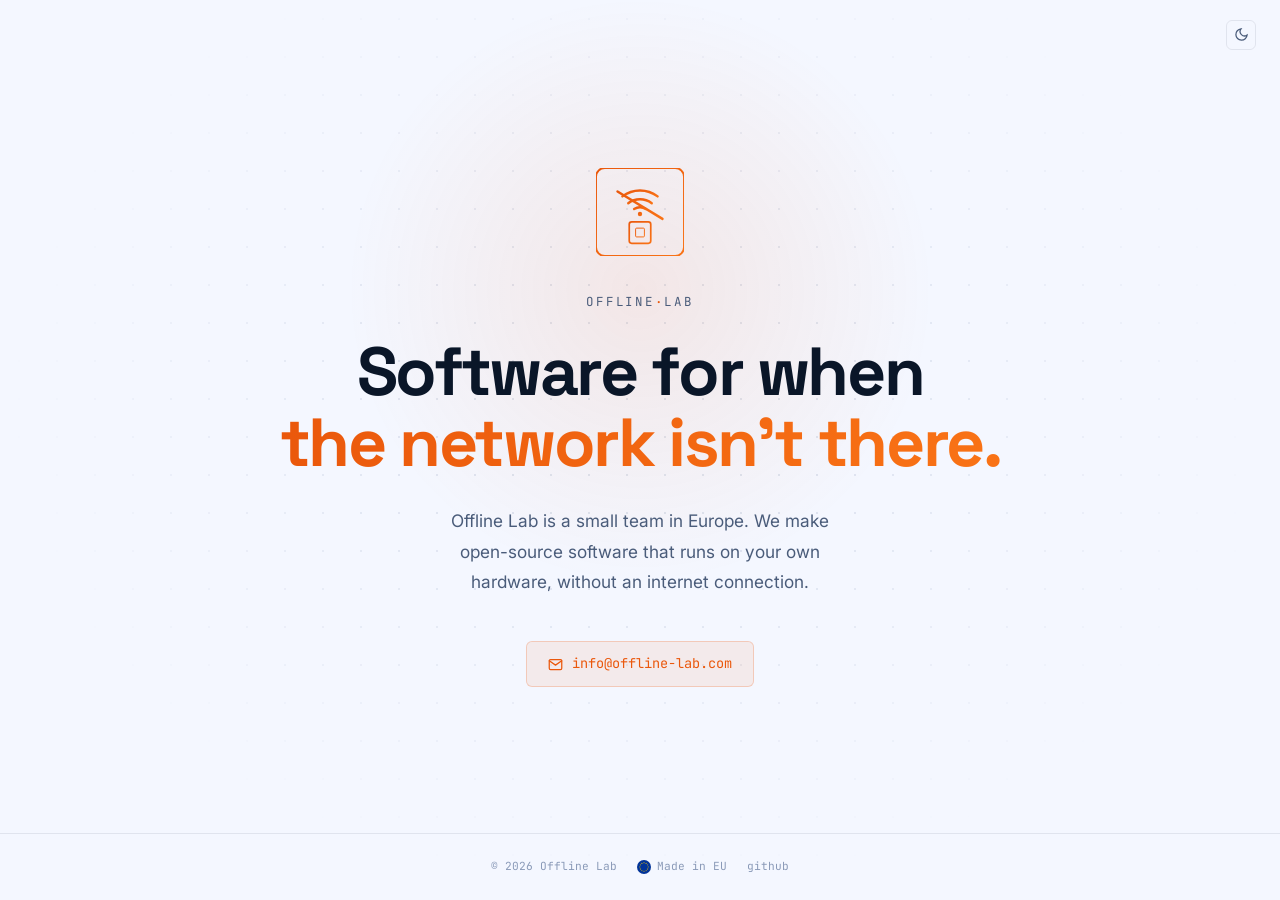
==== commit 40ae5088: "More deslop while we deslop" ====
--- a/site/index.html
+++ b/site/index.html
@@ -4,7 +4,7 @@
   <meta charset="UTF-8" />
   <meta name="viewport" content="width=device-width, initial-scale=1.0" />
   <title>Offline Lab</title>
-  <meta name="description" content="Offline Lab is a small, independent lab in Europe building open-source software that keeps working when the network doesn't." />
+  <meta name="description" content="Offline Lab is a small team in Europe making open-source software that runs without an internet connection." />
   <meta name="theme-color" content="#07101f" />
   <link rel="icon" type="image/svg+xml" href="/favicon.svg" />
   <link rel="preconnect" href="https://fonts.googleapis.com" />
@@ -173,6 +173,7 @@
       font-weight: 700;
       line-height: 1.05;
       letter-spacing: -0.035em;
+      text-wrap: balance;
       margin-bottom: 1.75rem;
       animation: rise 0.9s 0.2s ease-out both;
     }
@@ -188,29 +189,10 @@
       font-size: 1.08rem;
       color: var(--fg-muted);
       line-height: 1.75;
-      max-width: 520px;
+      max-width: 540px;
+      text-wrap: balance;
       margin-bottom: 2.75rem;
       animation: rise 0.9s 0.3s ease-out both;
-    }
-
-    .tenets {
-      list-style: none;
-      display: flex;
-      flex-wrap: wrap;
-      justify-content: center;
-      gap: 0.6rem;
-      margin-bottom: 3rem;
-      animation: rise 0.9s 0.4s ease-out both;
-    }
-    .tenets li {
-      font-family: var(--font-mono);
-      font-size: 0.74rem;
-      color: var(--fg-muted);
-      border: 1px solid var(--border-strong);
-      border-radius: 100px;
-      padding: 0.35rem 0.9rem;
-      background: color-mix(in srgb, var(--bg-card) 60%, transparent);
-      backdrop-filter: blur(6px);
     }
 
     .contact {
@@ -226,7 +208,7 @@
       background: var(--accent-muted);
       border-radius: var(--radius-sm);
       transition: color var(--transition), border-color var(--transition), transform var(--transition);
-      animation: rise 0.9s 0.5s ease-out both;
+      animation: rise 0.9s 0.4s ease-out both;
     }
     .contact:hover { color: var(--accent-hover); border-color: var(--accent); transform: translateY(-1px); }
     .contact svg { width: 15px; height: 15px; }
@@ -305,20 +287,12 @@
 
       <div class="wordmark">Offline<span>·</span>Lab</div>
 
-      <h1>Software for when<br><em>the network isn't there.</em></h1>
+      <h1>Software for when<br><em>the network isn't&nbsp;there.</em></h1>
 
       <p class="lede">
-        We're a small, independent lab in Europe building open-source tools
-        that run on your own hardware and keep working when the connection
-        doesn't. No cloud, no accounts, no strings.
+        Offline Lab is a small team in Europe. We make open-source software
+        that runs on your own hardware, without an internet connection.
       </p>
-
-      <ul class="tenets">
-        <li>local-first</li>
-        <li>open source</li>
-        <li>low power</li>
-        <li>built to last</li>
-      </ul>
 
       <a class="contact" href="mailto:info@offline-lab.com">
         <svg viewBox="0 0 24 24" fill="none" stroke="currentColor" stroke-width="2" stroke-linecap="round" stroke-linejoin="round">
